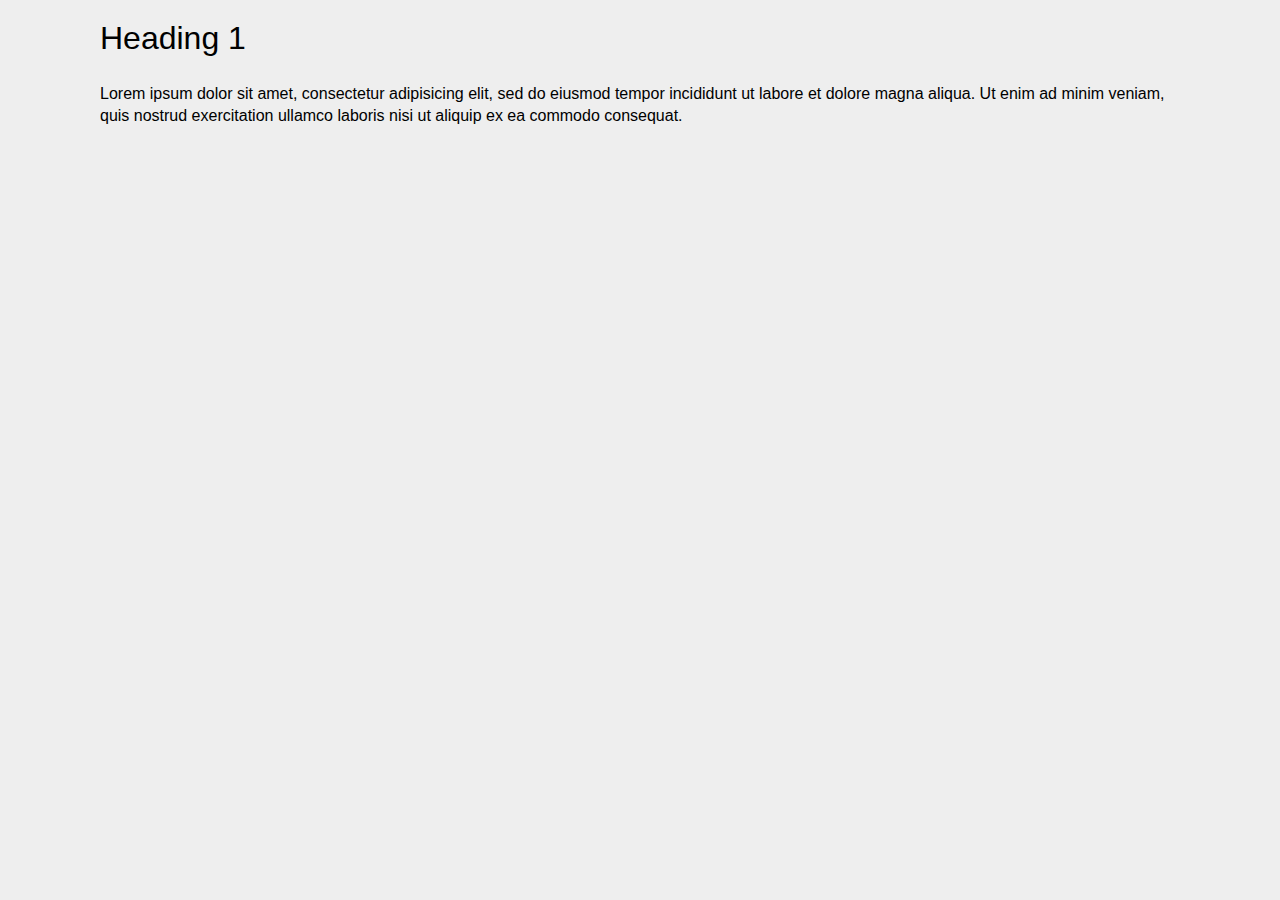
==== index.html @ 6b92de88 "Initial commit" ====
<!DOCTYPE html>
<html>

<head>
  <title>Text</title>
  <link href="css/stylesheet.css" rel="stylesheet" type="text/css">
</head>

<body>
  <h1>Heading 1</h1>
  <p>
    Lorem ipsum dolor sit amet, consectetur adipisicing elit, sed do eiusmod tempor incididunt ut labore et dolore magna aliqua. Ut enim ad minim veniam, quis nostrud exercitation ullamco laboris nisi ut aliquip ex ea commodo consequat.
  </p>
</body>

</html>
---- css/stylesheet.css ----
body {
  padding: 20px;
  font-size: 16px;
  font-family: Arial, Verdana, sans-serif;
  color: black;
  background-color: #eeeeee;
  width: 90%;
  max-width: 1080px;
  margin: auto;
}

h1, h2, h3, a {
  font-weight: normal;
  color: inherit;
  margin: 0px;
}

h1 {
  font-family: Helvetica, Times, serif;
  font-size: 32px;
  padding-bottom: 10px;
  text-transform: capitalize;
}

h2 {
  font-family: Helvetica, Times, serif;
  font-size: 24px;
  font-style: bold;
  text-transform: capitalize;
}

p {
  font-family: Arial, Verdana, sans-serif;
  line-height: 1.4em;
  font-size: 1em;
  color: black;
}

h3 {
  font-family: Helvetica, Times, serif;
  font-size: 18px;
  font-style: bold;
}
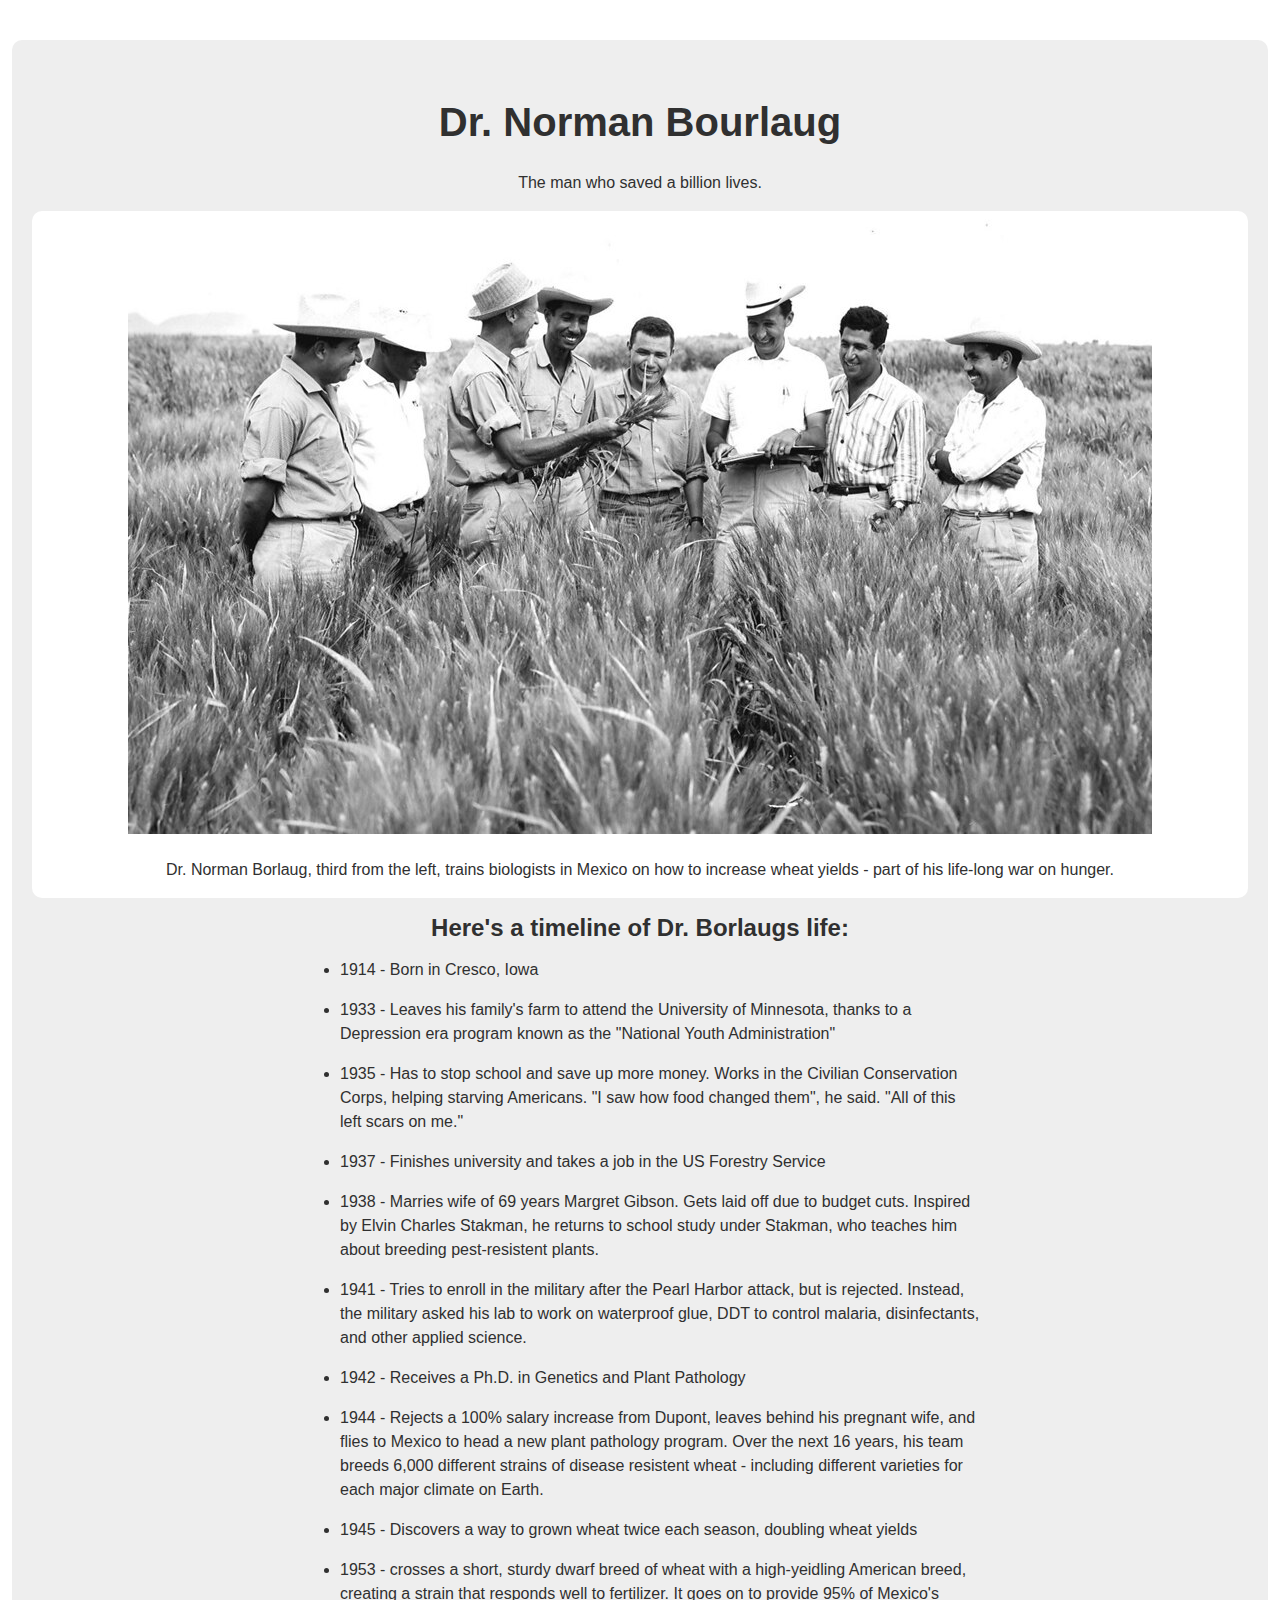
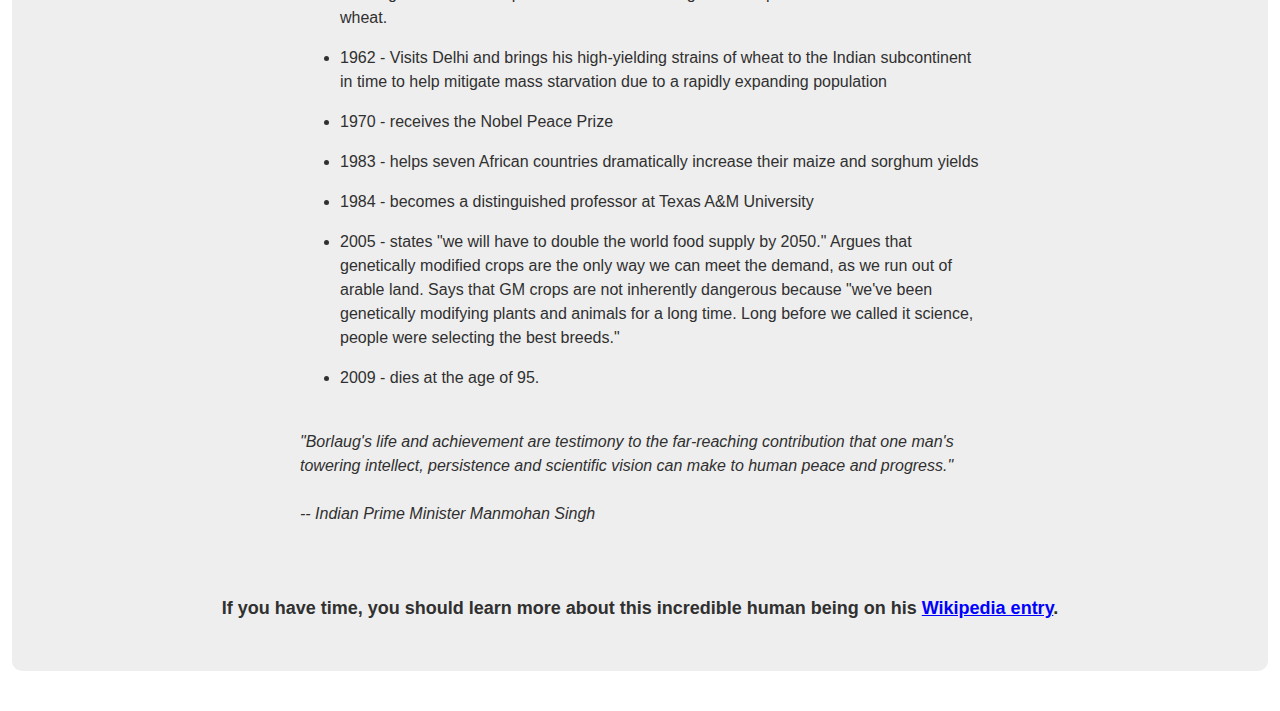
==== commit 68d81d80: "Tribute Page" ====
--- a/index.html
+++ b/index.html
@@ -2,15 +2,61 @@
 <html>
 
 <head>
-  <title>Text</title>
+  <title>Tribute Page</title>
   <link href="css/stylesheet.css" rel="stylesheet" type="text/css">
+  <script src="https://cdn.freecodecamp.org/testable-projects-fcc/v1/bundle.js"></script>
 </head>
 
 <body>
-  <h1>Heading 1</h1>
-  <p>
-    Lorem ipsum dolor sit amet, consectetur adipisicing elit, sed do eiusmod tempor incididunt ut labore et dolore magna aliqua. Ut enim ad minim veniam, quis nostrud exercitation ullamco laboris nisi ut aliquip ex ea commodo consequat.
-  </p>
+  <div id="main">
+    <h1 id="title">Dr. Norman Bourlaug</h1>
+    <p>
+      The man who saved a billion lives.
+    </p>
+    <div id="img-div">
+      <img src="image/tribute.jpg" id="image" alt="Image of Dr. Bourlaug teaching horticulture.">
+      <p id="img-caption">
+        Dr. Norman Borlaug, third from the left, trains biologists in Mexico on how to increase wheat yields - part of his life-long war on hunger.
+      </p>
+    </div>
+    <div class="list" id="tribute-info">
+      <h2>Here's a timeline of Dr. Borlaugs life:</h2>
+      <ul>
+        <li>
+          <b>1914</b> - Born in Cresco, Iowa
+        </li>
+        <li><strong>1933</strong> - Leaves his family's farm to attend the University of Minnesota, thanks to a Depression era program known as the "National Youth Administration"</li>
+        <li><strong>1935</strong> - Has to stop school and save up more money. Works in the Civilian Conservation Corps, helping starving Americans. "I saw how food changed them", he said. "All of this left scars on me."</li>
+        <li><strong>1937</strong> - Finishes university and takes a job in the US Forestry Service</li>
+        <li><strong>1938</strong> - Marries wife of 69 years Margret Gibson. Gets laid off due to budget cuts. Inspired by Elvin Charles Stakman, he returns to school study under Stakman, who teaches him about breeding pest-resistent plants.</li>
+        <li><strong>1941</strong> - Tries to enroll in the military after the Pearl Harbor attack, but is rejected. Instead, the military asked his lab to work on waterproof glue, DDT to control malaria, disinfectants, and other applied science.</li>
+        <li><strong>1942</strong> - Receives a Ph.D. in Genetics and Plant Pathology</li>
+        <li><strong>1944</strong> - Rejects a 100% salary increase from Dupont, leaves behind his pregnant wife, and flies to Mexico to head a new plant pathology program. Over the next 16 years, his team breeds 6,000 different strains of disease
+          resistent
+          wheat -
+          including different varieties for each major climate on Earth.</li>
+        <li><strong>1945</strong> - Discovers a way to grown wheat twice each season, doubling wheat yields</li>
+        <li><strong>1953</strong> - crosses a short, sturdy dwarf breed of wheat with a high-yeidling American breed, creating a strain that responds well to fertilizer. It goes on to provide 95% of Mexico's wheat.</li>
+        <li><strong>1962</strong> - Visits Delhi and brings his high-yielding strains of wheat to the Indian subcontinent in time to help mitigate mass starvation due to a rapidly expanding population</li>
+        <li><strong>1970</strong> - receives the Nobel Peace Prize</li>
+        <li><strong>1983</strong> - helps seven African countries dramatically increase their maize and sorghum yields</li>
+        <li><strong>1984</strong> - becomes a distinguished professor at Texas A&M University</li>
+        <li><strong>2005</strong> - states "we will have to double the world food supply by 2050." Argues that genetically modified crops are the only way we can meet the demand, as we run out of arable land. Says that GM crops are not inherently
+          dangerous
+          because
+          "we've been genetically modifying plants and animals for a long time. Long before we called it science, people were selecting the best breeds."</li>
+        <li><strong>2009</strong> - dies at the age of 95.</li>
+      </ul>
+      <p class="quote">
+        "Borlaug's life and achievement are testimony to the far-reaching contribution that one man's towering intellect, persistence and scientific vision can make to human peace and progress." <br> <br> -- Indian Prime Minister Manmohan Singh
+      </p>
+    </div>
+    <footer>
+      <h3>
+        If you have time, you should learn more about this incredible human being on his <a href="https://en.wikipedia.org/wiki/Norman_Borlaug" id="tribute-link" target="_blank">Wikipedia entry</a>.
+      </h3>
+    </footer>
+  </div>
 </body>
 
-</html>
+</html>--- a/css/stylesheet.css
+++ b/css/stylesheet.css
@@ -1,43 +1,91 @@
-body {
+div#main {
   padding: 20px;
   font-size: 16px;
-  font-family: Arial, Verdana, sans-serif;
-  color: black;
+  font-family: Helvetica, Verdana, sans-serif;
+  font-weight: lighter;
+  color: #303030;
   background-color: #eeeeee;
-  width: 90%;
-  max-width: 1080px;
+  width: 95vw;
+  max-width: auto;
   margin: auto;
+  text-align: center;
+  align-items: center;
+  border-radius: 10px 10px;
+  margin-top: 40px;
+  margin-bottom: 40px;
+}
+
+img {
+  max-width: 100%;
+  display: block;
+  height: auto;
+  margin: 0 auto;
 }
 
 h1, h2, h3, a {
-  font-weight: normal;
-  color: inherit;
+  font-weight: bold;
   margin: 0px;
 }
 
 h1 {
-  font-family: Helvetica, Times, serif;
-  font-size: 32px;
+  font-family: Helvetica, Verdana, sans-serif;
+  font-size: 40px;
   padding-bottom: 10px;
+  margin-top: 40px;
   text-transform: capitalize;
 }
 
 h2 {
-  font-family: Helvetica, Times, serif;
+  font-family: Helvetica, Verdana, sans-serif;
   font-size: 24px;
   font-style: bold;
-  text-transform: capitalize;
 }
 
 p {
-  font-family: Arial, Verdana, sans-serif;
-  line-height: 1.4em;
+  font-family: Helvetica, Verdana, sans-serif;
+  line-height: 1.5em;
   font-size: 1em;
-  color: black;
+}
+p#img-caption {
+  padding: 0.5em 0 1em 0;
+}
+p.quote {
+  text-align: left;
+  padding: 1.5em 0 1.5em 0;
+  font-style: italic;
+}
+p.year {
+  font-weight: bold;
 }
 
 h3 {
-  font-family: Helvetica, Times, serif;
+  font-family: Helvetica, Verdana, sans-serif;
   font-size: 18px;
   font-style: bold;
 }
+
+ul {
+  text-align: left;
+}
+li {
+  margin: 1em 0 1em 0;
+  line-height: 1.5em;
+}
+
+div#img-div {
+  background-color: white;
+  border-radius: 10px;
+  align-items: center;
+}
+div.list {
+  align-items: center;
+  max-width: 680px;
+  margin: auto;
+}
+
+footer {
+  padding: 2em;
+}
+footer a {
+  color: blue;
+}
